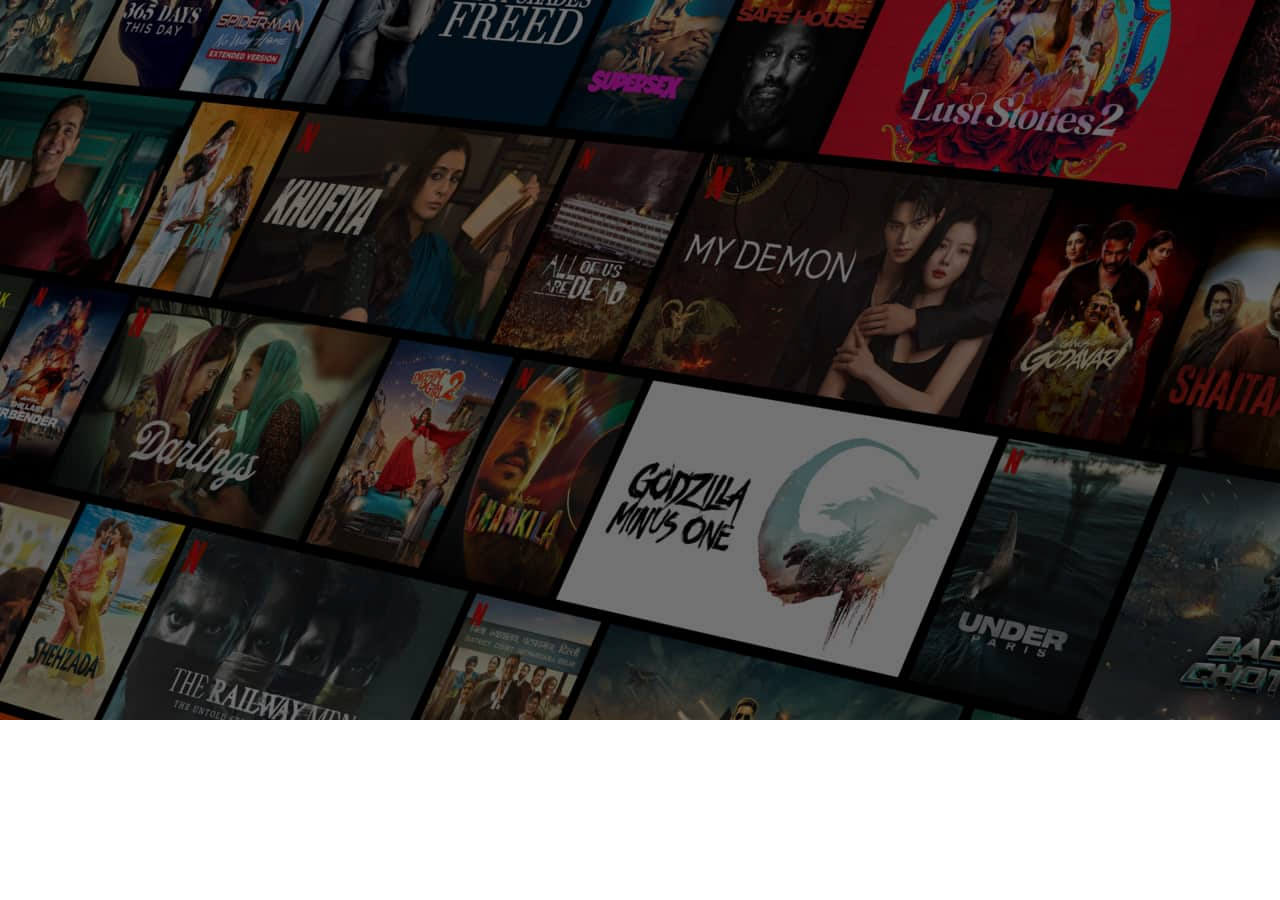
==== netflixClone/index.html @ 30d8094c "netflix clone beginning" ====
<!DOCTYPE html>
<html lang="en">
<head>
  <meta charset="UTF-8">
  <meta name="viewport" content="width=device-width, initial-scale=1.0">
  <title>Netflix India - Watch TV Shows Online, Watch Movies Online</title>
  <link rel="stylesheet" href="style.css" />
</head>
<body>
  <div class="main">
    
    <div class="box"></div>
  </div>
  
</body>
</html>
---- netflixClone/style.css ----
*{
  padding: 0;
  margin: 0;
}
.main {
  background-image: url("assets/images/bgimage.jpg");
  height: 80vh;
}

.main .box{
  height: 80vh;
  width: 100%;
  background-color: black;
  opacity: 0.4;
}
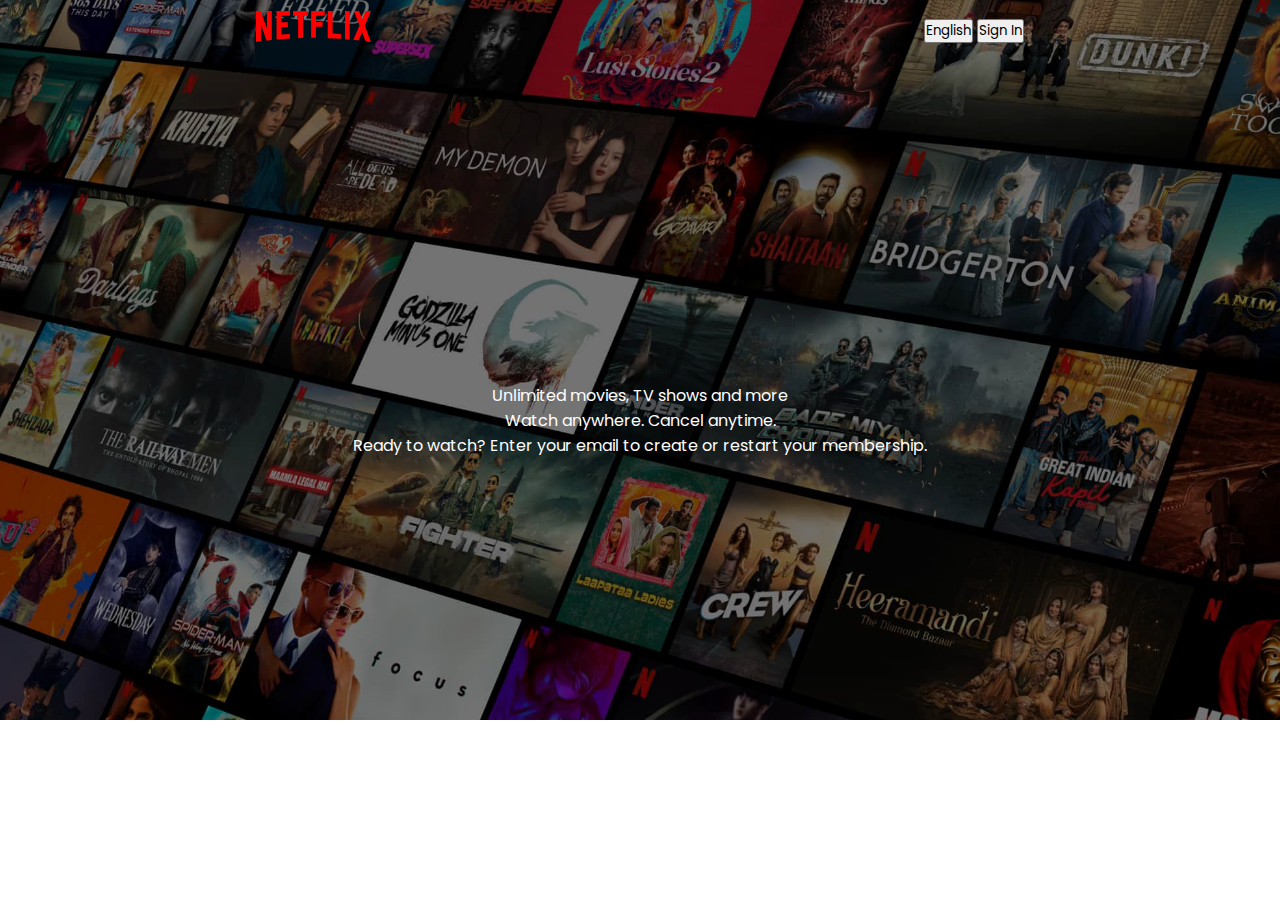
==== commit 6dce534e: "netflix banner" ====
--- a/netflixClone/index.html
+++ b/netflixClone/index.html
@@ -8,8 +8,19 @@
 </head>
 <body>
   <div class="main">
-    
+    <nav>
+      <span><img src="assets/images/logo.svg" /></span>
+      <div class="navbar">
+        <button>English</button>
+        <button>Sign In</button>
+      </div>
+    </nav>
     <div class="box"></div>
+    <div class="baner-content">
+      <span> Unlimited movies, TV shows and more</span>
+      <span>Watch anywhere. Cancel anytime.</span>
+      <span>Ready to watch? Enter your email to create or restart your membership.</span>
+    </div>
   </div>
   
 </body>
--- a/netflixClone/style.css
+++ b/netflixClone/style.css
@@ -1,10 +1,17 @@
+@import url('https://fonts.googleapis.com/css2?family=Martel+Sans:wght@200;300;400;600;700;800&family=Poppins:ital,wght@0,100;0,200;0,300;0,400;0,500;0,600;0,700;0,800;0,900;1,100;1,200;1,300;1,400;1,500;1,600;1,700;1,800;1,900&display=swap');
+
 *{
   padding: 0;
   margin: 0;
+  font-family: "Poppins", sans-serif;
 }
 .main {
   background-image: url("assets/images/bgimage.jpg");
   height: 80vh;
+  position: relative;
+  background-position: center center;
+  background-repeat: no-repeat;
+  background-size: max(1300px , 100vw);
 }
 
 .main .box{
@@ -12,4 +19,39 @@
   width: 100%;
   background-color: black;
   opacity: 0.4;
+  position: absolute;
+  top: 0
+
+}
+nav {
+  display: flex;
+  justify-content: space-between;
+  align-items: center;
+  color: #fff;
+  max-width: 60vw;
+  margin: auto;
+  height: 60px  ;
+}
+
+nav img{
+  width: 115px;
+  position: relative;
+  z-index: 10;
+}
+
+nav button{
+  position: relative;
+  z-index: 10;
+}
+
+.baner-content {
+  height: 100%;
+  display: flex;
+  align-items: center;
+  justify-content: center;
+  flex-direction: column;
+  color: #fff;
+  position: relative;
+  font-family: "Martel Sans", sans-serif;
+
 }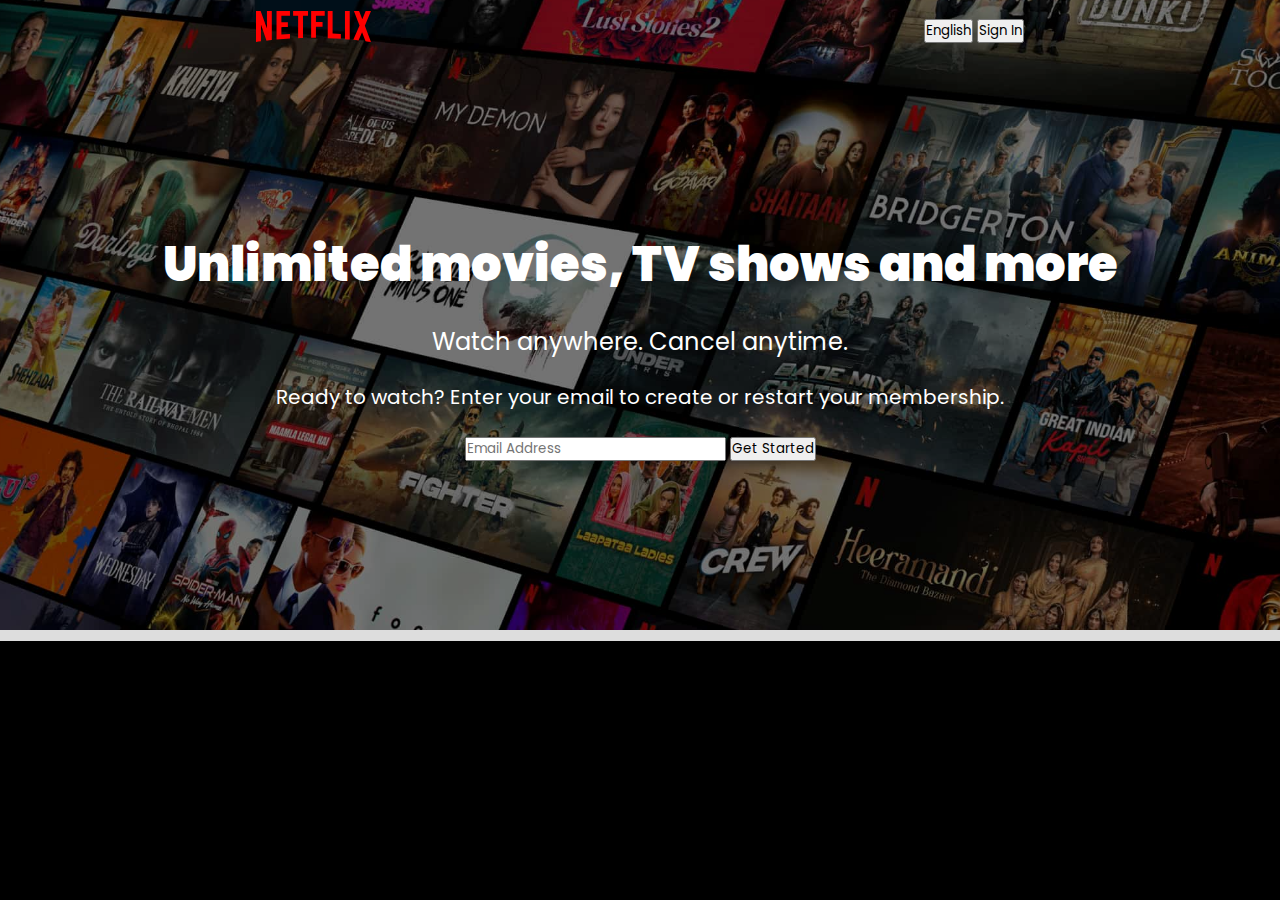
==== commit 369a422f: "banner details" ====
--- a/netflixClone/index.html
+++ b/netflixClone/index.html
@@ -20,6 +20,13 @@
       <span> Unlimited movies, TV shows and more</span>
       <span>Watch anywhere. Cancel anytime.</span>
       <span>Ready to watch? Enter your email to create or restart your membership.</span>
+      <div class="newsletter">
+        <input type="text" placeholder="Email Address" />
+        <button>Get Started</button>
+      </div>
+    </div>
+    <div class="seperation">
+      
     </div>
   </div>
   
--- a/netflixClone/style.css
+++ b/netflixClone/style.css
@@ -5,9 +5,12 @@
   margin: 0;
   font-family: "Poppins", sans-serif;
 }
+body{
+  background-color: black;
+}
 .main {
   background-image: url("assets/images/bgimage.jpg");
-  height: 80vh;
+  height: 70vh;
   position: relative;
   background-position: center center;
   background-repeat: no-repeat;
@@ -15,7 +18,7 @@
 }
 
 .main .box{
-  height: 80vh;
+  height: 70vh;
   width: 100%;
   background-color: black;
   opacity: 0.4;
@@ -45,7 +48,7 @@
 }
 
 .baner-content {
-  height: 100%;
+  height: calc(100% - 60px);
   display: flex;
   align-items: center;
   justify-content: center;
@@ -53,5 +56,32 @@
   color: #fff;
   position: relative;
   font-family: "Martel Sans", sans-serif;
+  gap: 23px;
+  padding: 0 30px;
+}
 
+.baner-content> :first-child {
+  font-weight: 900;
+  font-size: 48px;
+  text-align: center;
+
+}
+
+.baner-content > :nth-child(2) {
+  font-weight: 400;
+  font-size: 24px;
+  text-align: center;
+
+}
+
+.baner-content :nth-child(3) {
+  font-weight: 400;
+  font-size: 20px;
+  text-align: center;
+
+}
+
+.seperation {
+  height: 11px;
+  background-color: #ddd;
 }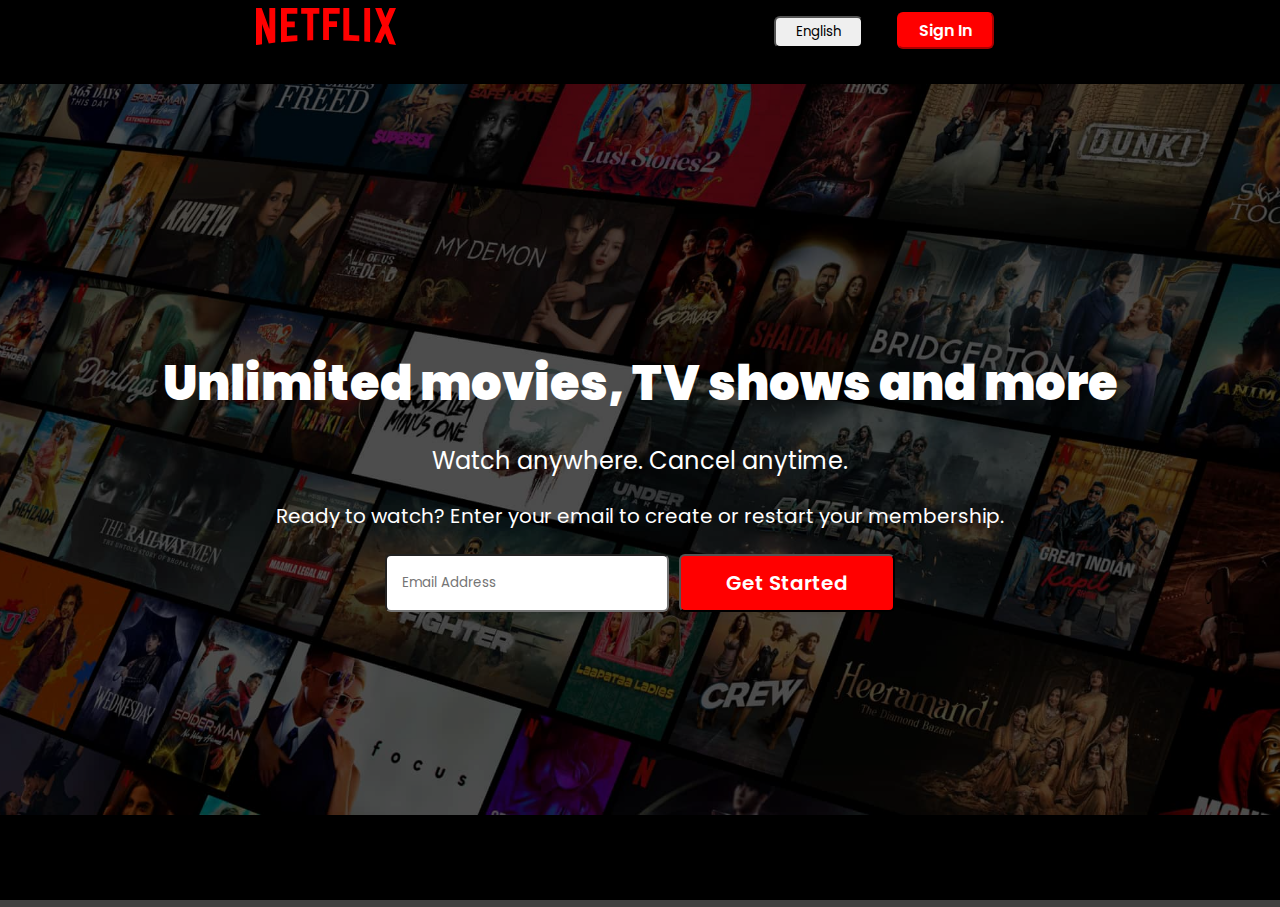
==== commit ae09e4b3: "banner changes" ====
--- a/netflixClone/index.html
+++ b/netflixClone/index.html
@@ -11,8 +11,8 @@
     <nav>
       <span><img src="assets/images/logo.svg" /></span>
       <div class="navbar">
-        <button>English</button>
-        <button>Sign In</button>
+        <button class="btn">English</button>
+        <button class="btn btn-red">Sign In</button>
       </div>
     </nav>
     <div class="box"></div>
@@ -22,7 +22,7 @@
       <span>Ready to watch? Enter your email to create or restart your membership.</span>
       <div class="newsletter">
         <input type="text" placeholder="Email Address" />
-        <button>Get Started</button>
+        <button class="btn banner-btn">Get Started</button>
       </div>
     </div>
     <div class="seperation">
--- a/netflixClone/style.css
+++ b/netflixClone/style.css
@@ -10,7 +10,7 @@
 }
 .main {
   background-image: url("assets/images/bgimage.jpg");
-  height: 70vh;
+  height: 100vh;
   position: relative;
   background-position: center center;
   background-repeat: no-repeat;
@@ -18,10 +18,10 @@
 }
 
 .main .box{
-  height: 70vh;
+  height: 100vh;
   width: 100%;
   background-color: black;
-  opacity: 0.4;
+  opacity: 0.6;
   position: absolute;
   top: 0
 
@@ -37,7 +37,7 @@
 }
 
 nav img{
-  width: 115px;
+  width: 140px;
   position: relative;
   z-index: 10;
 }
@@ -82,6 +82,44 @@
 }
 
 .seperation {
-  height: 11px;
-  background-color: #ddd;
+  height: 7px;
+  background-color: #414040;
+}
+
+.btn {
+  padding: 4px 20px;
+  border-radius: 6px;
+
+}
+
+button.btn.banner-btn {
+  padding: 12px 45px;
+  border-radius: 6px;
+  background-color: red;
+  color: white;
+  font-size: 20px;
+  font-weight: 600;
+}
+
+.btn-red{
+  padding: 4px 20px;
+  border-radius: 6px;
+  background-color: red;
+  color: white;
+  font-size: 16px;
+  font-weight: 600;
+  border-color: red;
+  margin: 30px;
+}
+
+.newsletter{
+  display: flex;
+}
+
+.main input{
+  padding: 15px;
+    border-radius: 6px;
+    margin-right: 10px;
+    text-align: left;
+    width: 250px;
 }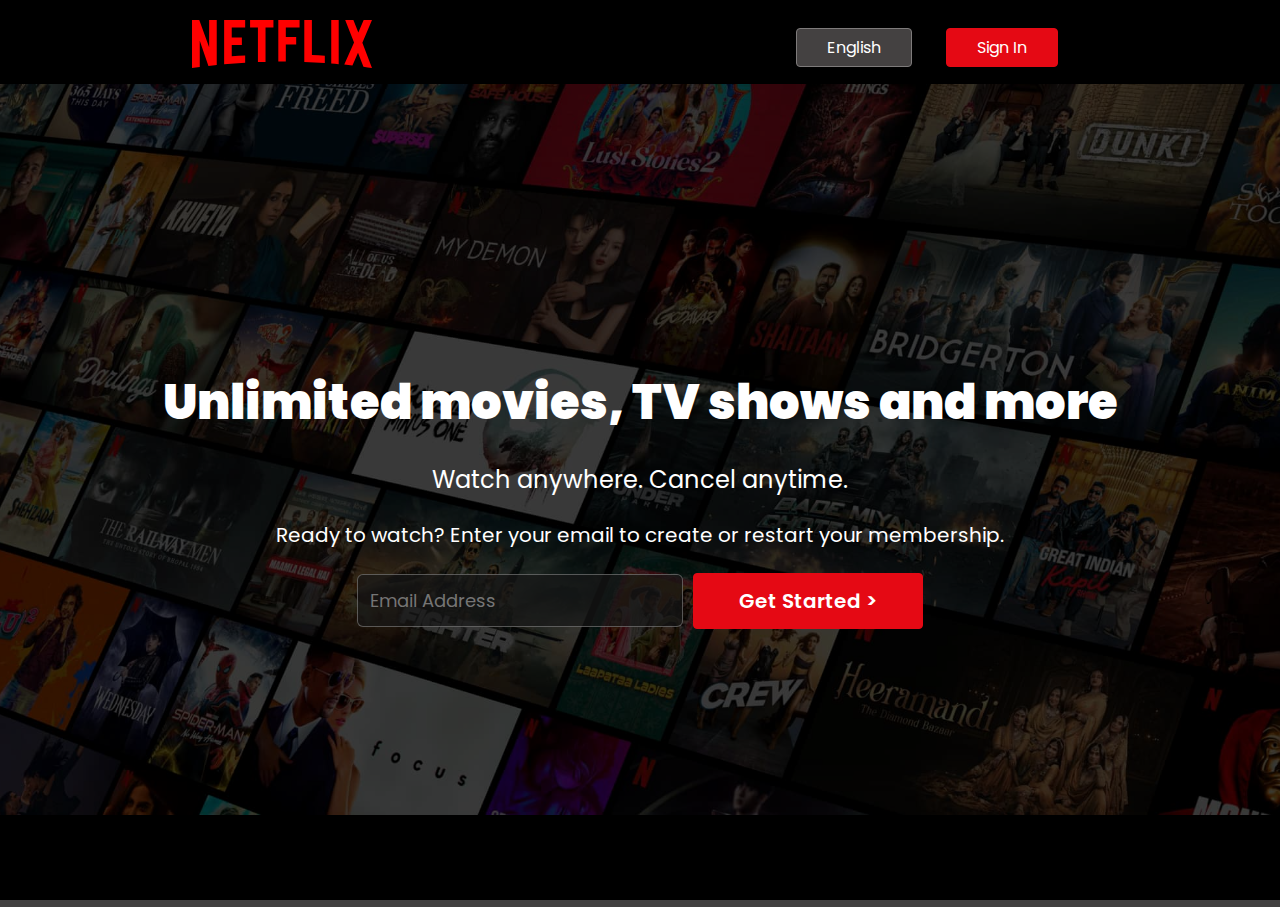
==== commit 730eb1b2: "making the banner section better" ====
--- a/netflixClone/index.html
+++ b/netflixClone/index.html
@@ -22,7 +22,7 @@
       <span>Ready to watch? Enter your email to create or restart your membership.</span>
       <div class="newsletter">
         <input type="text" placeholder="Email Address" />
-        <button class="btn banner-btn">Get Started</button>
+        <button class="btn banner-btn">Get Started &gt;</button>
       </div>
     </div>
     <div class="seperation">
--- a/netflixClone/style.css
+++ b/netflixClone/style.css
@@ -1,54 +1,56 @@
 @import url('https://fonts.googleapis.com/css2?family=Martel+Sans:wght@200;300;400;600;700;800&family=Poppins:ital,wght@0,100;0,200;0,300;0,400;0,500;0,600;0,700;0,800;0,900;1,100;1,200;1,300;1,400;1,500;1,600;1,700;1,800;1,900&display=swap');
 
-*{
+* {
   padding: 0;
   margin: 0;
   font-family: "Poppins", sans-serif;
 }
-body{
+
+body {
   background-color: black;
 }
+
 .main {
   background-image: url("assets/images/bgimage.jpg");
   height: 100vh;
   position: relative;
   background-position: center center;
   background-repeat: no-repeat;
-  background-size: max(1300px , 100vw);
+  background-size: max(1300px, 100vw);
 }
 
-.main .box{
+.main .box {
   height: 100vh;
   width: 100%;
   background-color: black;
-  opacity: 0.6;
+  opacity: 0.7;
   position: absolute;
   top: 0
+}
 
-}
 nav {
   display: flex;
   justify-content: space-between;
   align-items: center;
   color: #fff;
-  max-width: 60vw;
+  max-width: 70vw;
   margin: auto;
-  height: 60px  ;
+  height: 95px;
 }
 
-nav img{
-  width: 140px;
+nav img {
+  width: 180px;
   position: relative;
   z-index: 10;
 }
 
-nav button{
+nav button {
   position: relative;
   z-index: 10;
 }
 
 .baner-content {
-  height: calc(100% - 60px);
+  height: calc(100% - 95px);
   display: flex;
   align-items: center;
   justify-content: center;
@@ -67,7 +69,7 @@
 
 }
 
-.baner-content > :nth-child(2) {
+.baner-content> :nth-child(2) {
   font-weight: 400;
   font-size: 24px;
   text-align: center;
@@ -87,39 +89,61 @@
 }
 
 .btn {
-  padding: 4px 20px;
-  border-radius: 6px;
+  padding: 6px 30px;
+  border-radius: 4px;
+  font-size: 16px;
+  background-color: rgba(226, 214, 214, 0.3);
+  color: white;
+  border: 1px solid #7e7b7b;
+  font-family: "Poppins", sans-serif;
 
 }
 
 button.btn.banner-btn {
   padding: 12px 45px;
-  border-radius: 6px;
-  background-color: red;
+  border-radius: 4px;
+  background-color: #E50914;
   color: white;
   font-size: 20px;
   font-weight: 600;
+  cursor: pointer;
+  border: 1px solid #E50914;
+  font-family: "Poppins", sans-serif;
+
 }
 
-.btn-red{
-  padding: 4px 20px;
-  border-radius: 6px;
-  background-color: red;
+.btn-red {
+  padding: 6px 30px;
+  border: 1px solid #E50914;
+  border-radius: 4px;
+  background-color: #E50914;
   color: white;
   font-size: 16px;
-  font-weight: 600;
-  border-color: red;
   margin: 30px;
+  cursor: pointer;
+  font-family: "Poppins", sans-serif;
+
 }
 
-.newsletter{
-  display: flex;
+button.btn.banner-btn:hover , .btn-red:hover {
+  background-color: rgb(193, 17, 25);
+  border-radius: rgb(193, 17, 25); ;
 }
 
-.main input{
-  padding: 15px;
-    border-radius: 6px;
-    margin-right: 10px;
-    text-align: left;
-    width: 250px;
+.newsletter {
+  display: flex;
+  align-items: center;
+  justify-items: center;
+  gap: 10px;
+}
+
+.main input {
+  padding: 12px;
+  border-radius: 6px;
+  text-align: left;
+  width: 300px;
+  background-color: rgba(23, 23, 23, 0.7);
+  border: 1px solid  rgba(243, 242, 242, 0.3);;
+  font-size: 18px;
+  color: rgb(221, 218, 218);
 }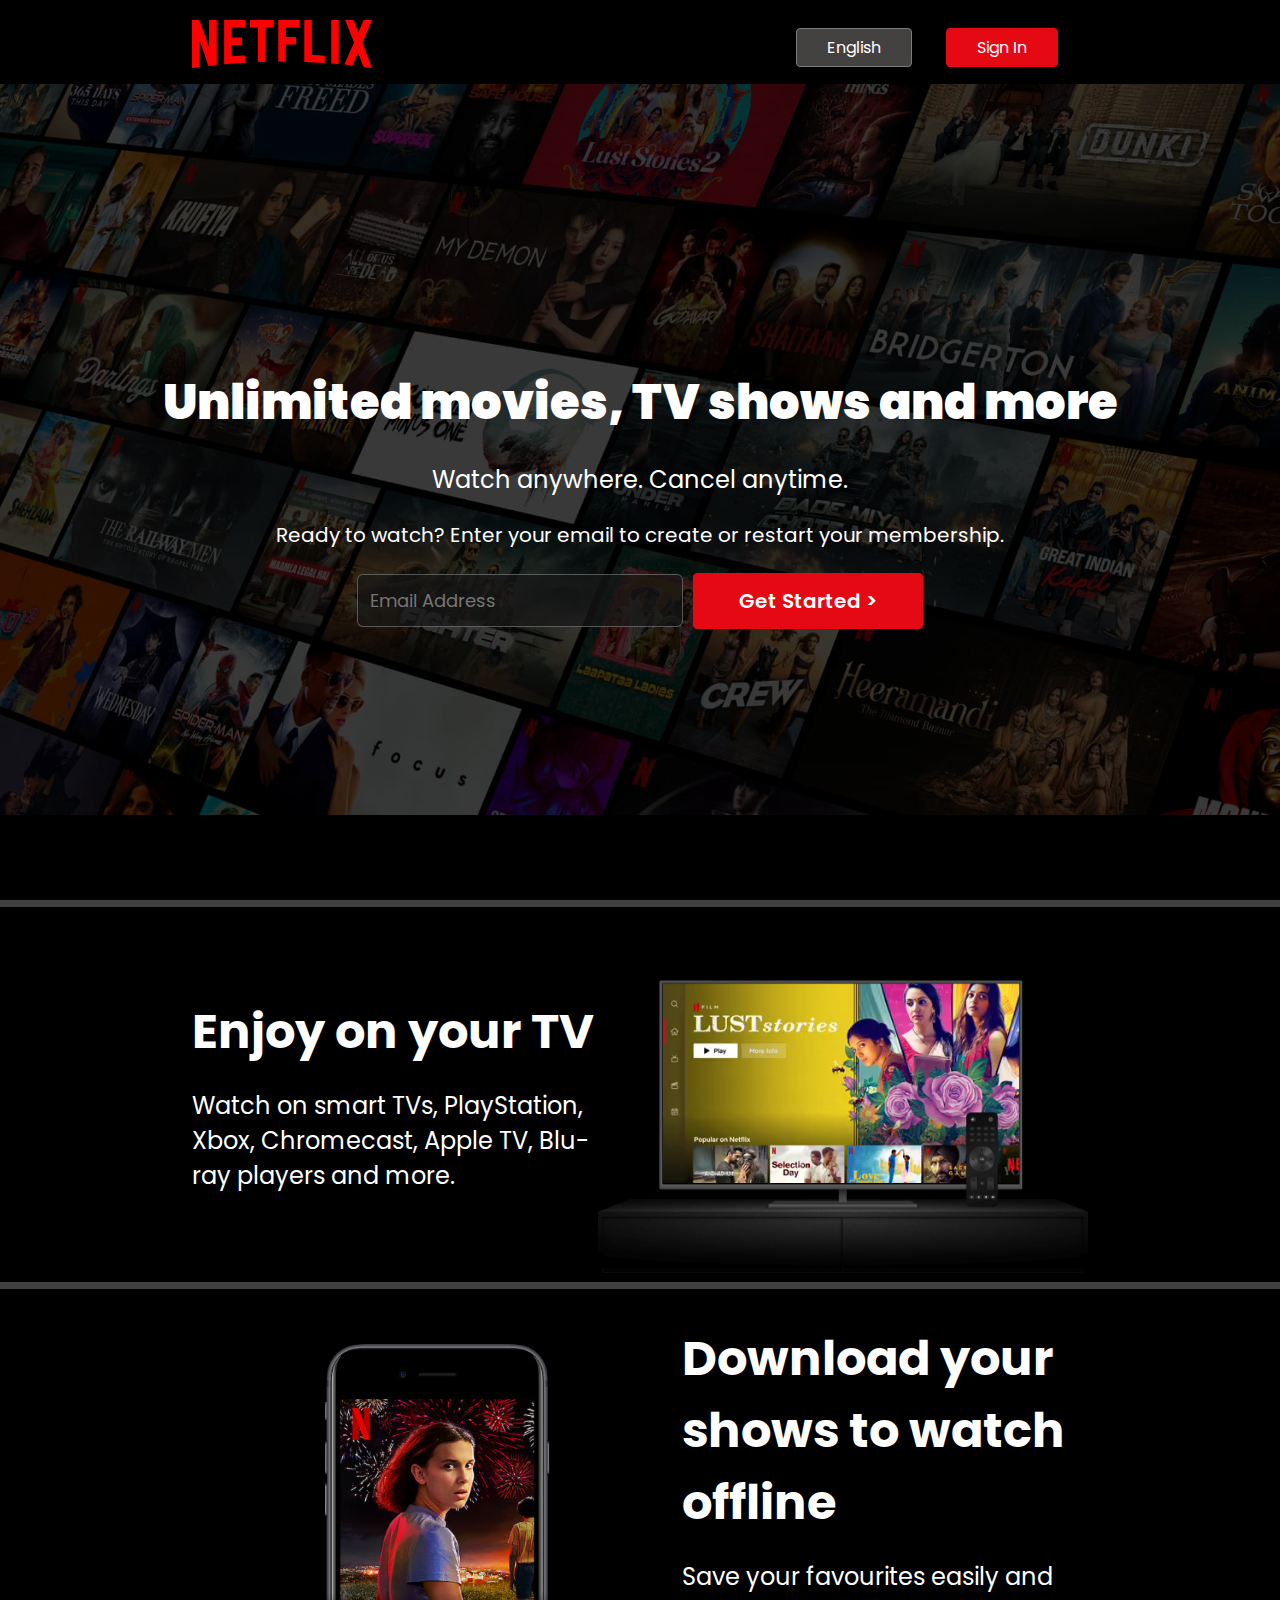
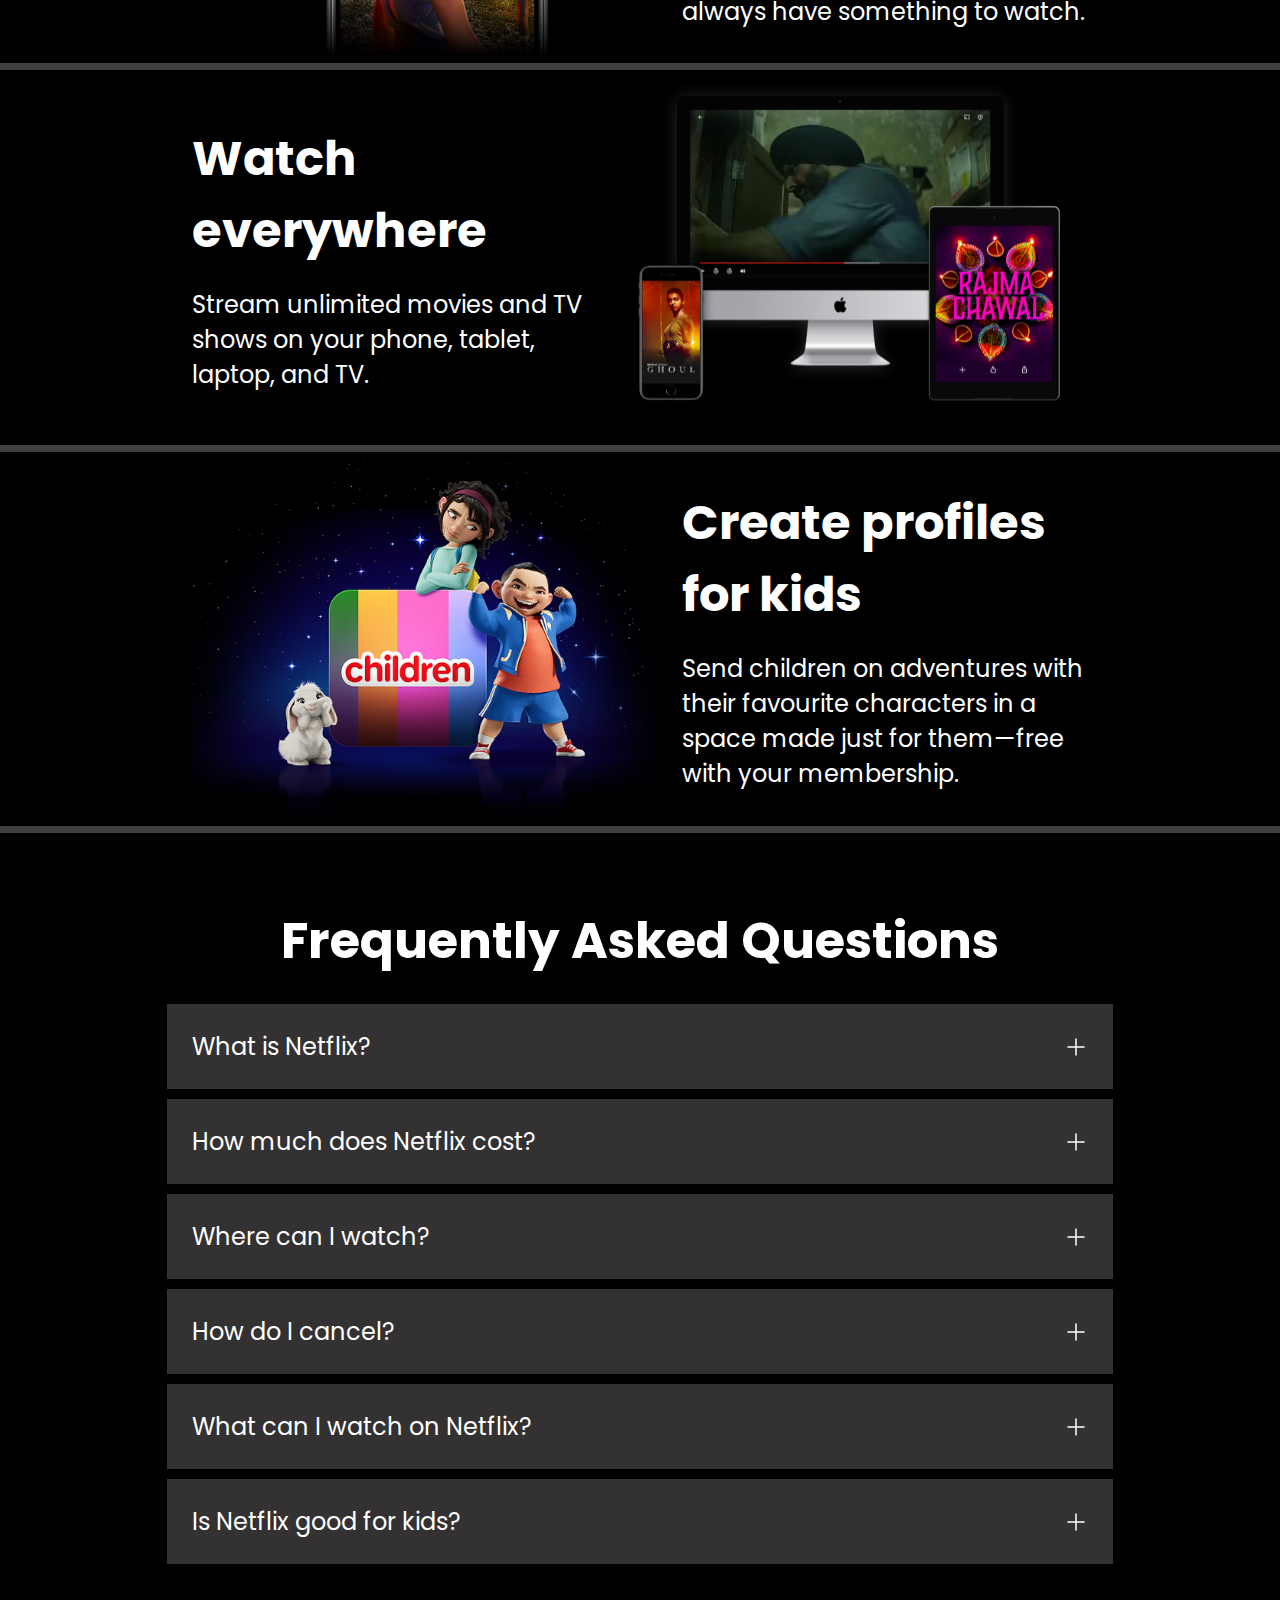
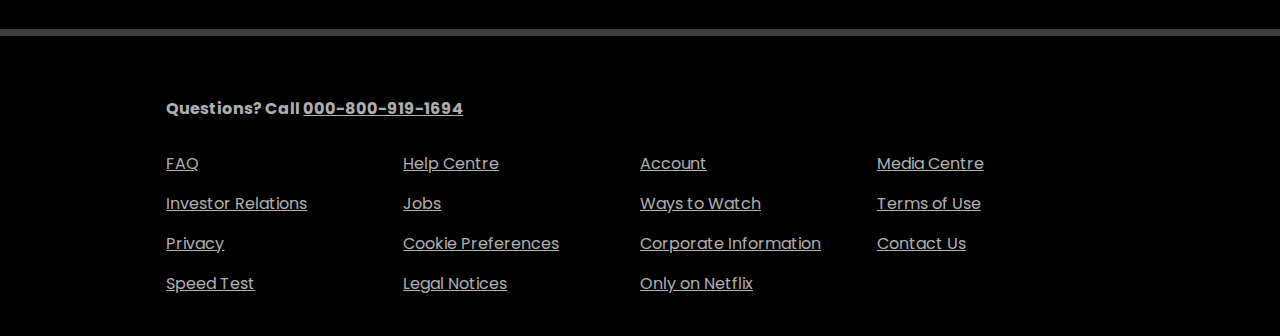
==== commit 4ad2ec53: "Whole page" ====
--- a/netflixClone/index.html
+++ b/netflixClone/index.html
@@ -1,11 +1,13 @@
 <!DOCTYPE html>
 <html lang="en">
+
 <head>
   <meta charset="UTF-8">
   <meta name="viewport" content="width=device-width, initial-scale=1.0">
   <title>Netflix India - Watch TV Shows Online, Watch Movies Online</title>
   <link rel="stylesheet" href="style.css" />
 </head>
+
 <body>
   <div class="main">
     <nav>
@@ -15,6 +17,7 @@
         <button class="btn btn-red">Sign In</button>
       </div>
     </nav>
+
     <div class="box"></div>
     <div class="baner-content">
       <span> Unlimited movies, TV shows and more</span>
@@ -26,9 +29,144 @@
       </div>
     </div>
     <div class="seperation">
-      
     </div>
+
+    <section class="mainsection">
+      <div class="sectionContent">
+        <span>Enjoy on your TV</span>
+        <span>Watch on smart TVs, PlayStation, Xbox, Chromecast, Apple TV, Blu-ray players and more.</span>
+      </div>
+      <div class="sectionImg">
+        <img src="./assets/images/tv.png" alt="tvImage" />
+        <video src="./assets/videos/video-tv-in-0819.m4v" muted autoplay></video>
+      </div>
+    </section>
+    <div class="seperation">
+    </div>
+
+    <section class="mainsection second">
+      <div class="sectionImg">
+        <img src="./assets/images/secondsection.jpg" alt="tvImage" />
+      </div>
+      <div class="sectionContent">
+        <span>Download your shows to watch offline</span>
+        <span>Save your favourites easily and always have something to watch.</span>
+      </div>
+
+    </section>
+    <div class="seperation">
+    </div>
+
+    <section class="mainsection third">
+      <div class="sectionContent">
+        <span>Watch everywhere </span>
+        <span>Stream unlimited movies and TV shows on your phone, tablet, laptop, and TV.</span>
+      </div>
+      <div class="sectionImg">
+        <img src="./assets/images/device-pile-in.png" alt="tvImage" />
+        <video src="./assets/videos/video-devices-in.m4v" muted autoplay></video>
+      </div>
+    </section>
+    <div class="seperation">
+    </div>
+
+    <section class="mainsection fourth">
+      <div class="sectionImg">
+        <img src="./assets/images/kids.png" alt="tvImage" />
+      </div>
+      <div class="sectionContent">
+        <span>Create profiles for kids</span>
+        <span>Send children on adventures with their favourite characters in a space made just for them—free with your
+          membership.</span>
+      </div>
+    </section>
+    <div class="seperation">
+    </div>
+    <section class="faq">
+      <h1>Frequently Asked Questions</h1>
+      <div class="faqbox">
+        <span>What is Netflix?</span>
+        <svg xmlns="http://www.w3.org/2000/svg" viewBox="0 0 24 24" width="24" height="24" color="#ffffff" fill="none">
+          <path d="M12 4V20M20 12H4" stroke="currentColor" stroke-width="1.5" stroke-linecap="round"
+            stroke-linejoin="round" />
+        </svg>
+      </div>
+      <div class="faqbox">
+        <span>How much does Netflix cost?</span>
+        <svg xmlns="http://www.w3.org/2000/svg" viewBox="0 0 24 24" width="24" height="24" color="#ffffff" fill="none">
+          <path d="M12 4V20M20 12H4" stroke="currentColor" stroke-width="1.5" stroke-linecap="round"
+            stroke-linejoin="round" />
+        </svg>
+      </div>
+      <div class="faqbox">
+        <span>Where can I watch?</span>
+        <svg xmlns="http://www.w3.org/2000/svg" viewBox="0 0 24 24" width="24" height="24" color="#ffffff" fill="none">
+          <path d="M12 4V20M20 12H4" stroke="currentColor" stroke-width="1.5" stroke-linecap="round"
+            stroke-linejoin="round" />
+        </svg>
+      </div>
+      <div class="faqbox">
+        <span>How do I cancel?</span>
+        <svg xmlns="http://www.w3.org/2000/svg" viewBox="0 0 24 24" width="24" height="24" color="#ffffff" fill="none">
+          <path d="M12 4V20M20 12H4" stroke="currentColor" stroke-width="1.5" stroke-linecap="round"
+            stroke-linejoin="round" />
+        </svg>
+      </div>
+      <div class="faqbox">
+        <span>What can I watch on Netflix?</span>
+        <svg xmlns="http://www.w3.org/2000/svg" viewBox="0 0 24 24" width="24" height="24" color="#ffffff" fill="none">
+          <path d="M12 4V20M20 12H4" stroke="currentColor" stroke-width="1.5" stroke-linecap="round"
+            stroke-linejoin="round" />
+        </svg>
+      </div>
+      <div class="faqbox">
+        <span>Is Netflix good for kids?</span>
+        <svg xmlns="http://www.w3.org/2000/svg" viewBox="0 0 24 24" width="24" height="24" color="#ffffff" fill="none">
+          <path d="M12 4V20M20 12H4" stroke="currentColor" stroke-width="1.5" stroke-linecap="round"
+            stroke-linejoin="round" />
+        </svg>
+      </div>
+    </section>
+    <div class="seperation">
+    </div>
+
+    <footer>
+      <div class="questions">Questions? Call <a href="tel:000-800-919-1694">000-800-919-1694</a></div>
+      <div class="footer-section">
+        <div class="footer-items">
+          <a href="#">FAQ</a>
+          <a href="#">Investor Relations</a>
+          <a href="#">Privacy</a>
+          <a href="#">Speed Test</a>
+        </div>
+
+        <div class="footer-items">
+          <a href="#">Help Centre</a>
+          <a href="#">Jobs</a>
+          <a href="#">Cookie Preferences</a>
+          <a href="#">Legal Notices</a>
+        </div>
+
+        <div class="footer-items">
+          <a href="#">Account</a>
+          <a href="#">Ways to Watch</a>
+          <a href="#">
+            Corporate Information</a>
+          <a href="#">Only on Netflix</a>
+        </div>
+
+        <div class="footer-items">
+          <a href="#">
+            Media Centre</a>
+          <a href="#">
+            Terms of Use</a>
+          <a href="#">
+            Contact Us</a>
+        </div>
+      </div>
+    </footer>
   </div>
-  
+
 </body>
+
 </html>--- a/netflixClone/style.css
+++ b/netflixClone/style.css
@@ -125,9 +125,11 @@
 
 }
 
-button.btn.banner-btn:hover , .btn-red:hover {
+button.btn.banner-btn:hover,
+.btn-red:hover {
   background-color: rgb(193, 17, 25);
-  border-radius: rgb(193, 17, 25); ;
+  border-radius: rgb(193, 17, 25);
+  ;
 }
 
 .newsletter {
@@ -143,7 +145,120 @@
   text-align: left;
   width: 300px;
   background-color: rgba(23, 23, 23, 0.7);
-  border: 1px solid  rgba(243, 242, 242, 0.3);;
+  border: 1px solid rgba(243, 242, 242, 0.3);
+  ;
   font-size: 18px;
   color: rgb(221, 218, 218);
+}
+
+.mainsection {
+  display: flex;
+  justify-content: center;
+  align-items: center;
+  margin: auto;
+  color: #fff;
+  max-width: 70vw;
+}
+
+.sectionImg {
+  position: relative;
+}
+
+.sectionImg img {
+  position: relative;
+  z-index: 1;
+  width: 490px;
+}
+
+.sectionImg video {
+  position: absolute;
+  top: 45px;
+  right: 15px;
+  width: 410px;
+}
+
+.third .sectionImg video {
+  top: 30px;
+  right: 95px;
+  width: 305px;
+}
+
+
+
+.sectionContent {
+  display: flex;
+  flex-direction: column;
+  gap: 20px;
+}
+
+.sectionContent :nth-child(1) {
+  font-size: 48px;
+  font-weight: bolder;
+}
+
+.sectionContent :nth-child(2) {
+  font-size: 24px;
+}
+
+.faq {
+  color: #fff;
+  justify-content: center;
+  align-items: center;
+  width: 70vw;
+  margin: auto;
+  display: flex;
+  flex-direction: column;
+  padding-bottom: 60px;
+}
+
+.faq h1 {
+  font-size: 50px;
+  padding-top: 70px;
+  padding-bottom: 20px;
+}
+
+.faqbox {
+  display: flex;
+  font-size: 24px;
+  justify-content: space-between;
+  background-color: rgb(51, 49, 49);
+  margin: 5px;
+  padding: 25px;
+  width: 100%;
+  cursor: pointer;
+  align-items: center;
+}
+
+.faqbox:hover {
+  transition: all 3s ease-out;
+  background-color: #7e7b7b;
+}
+
+footer {
+  max-width: 74vw;
+  margin: auto;
+  color: rgba(255,255,255,0.7);
+  padding-bottom: 40px;
+}
+.questions {
+  padding: 60px 0 30px 0;
+  font-weight: bold;
+  
+}
+.questions a {
+  color: rgba(255,255,255,0.7) ;
+}
+.footer-section {
+  display: grid;
+  grid-template-columns: 1fr 1fr 1fr 1fr;
+}
+
+.footer-items {
+  display: flex;
+  flex-direction: column;
+  gap: 15px;
+}
+
+.footer-section a {
+  color: rgba(255,255,255,0.7);
 }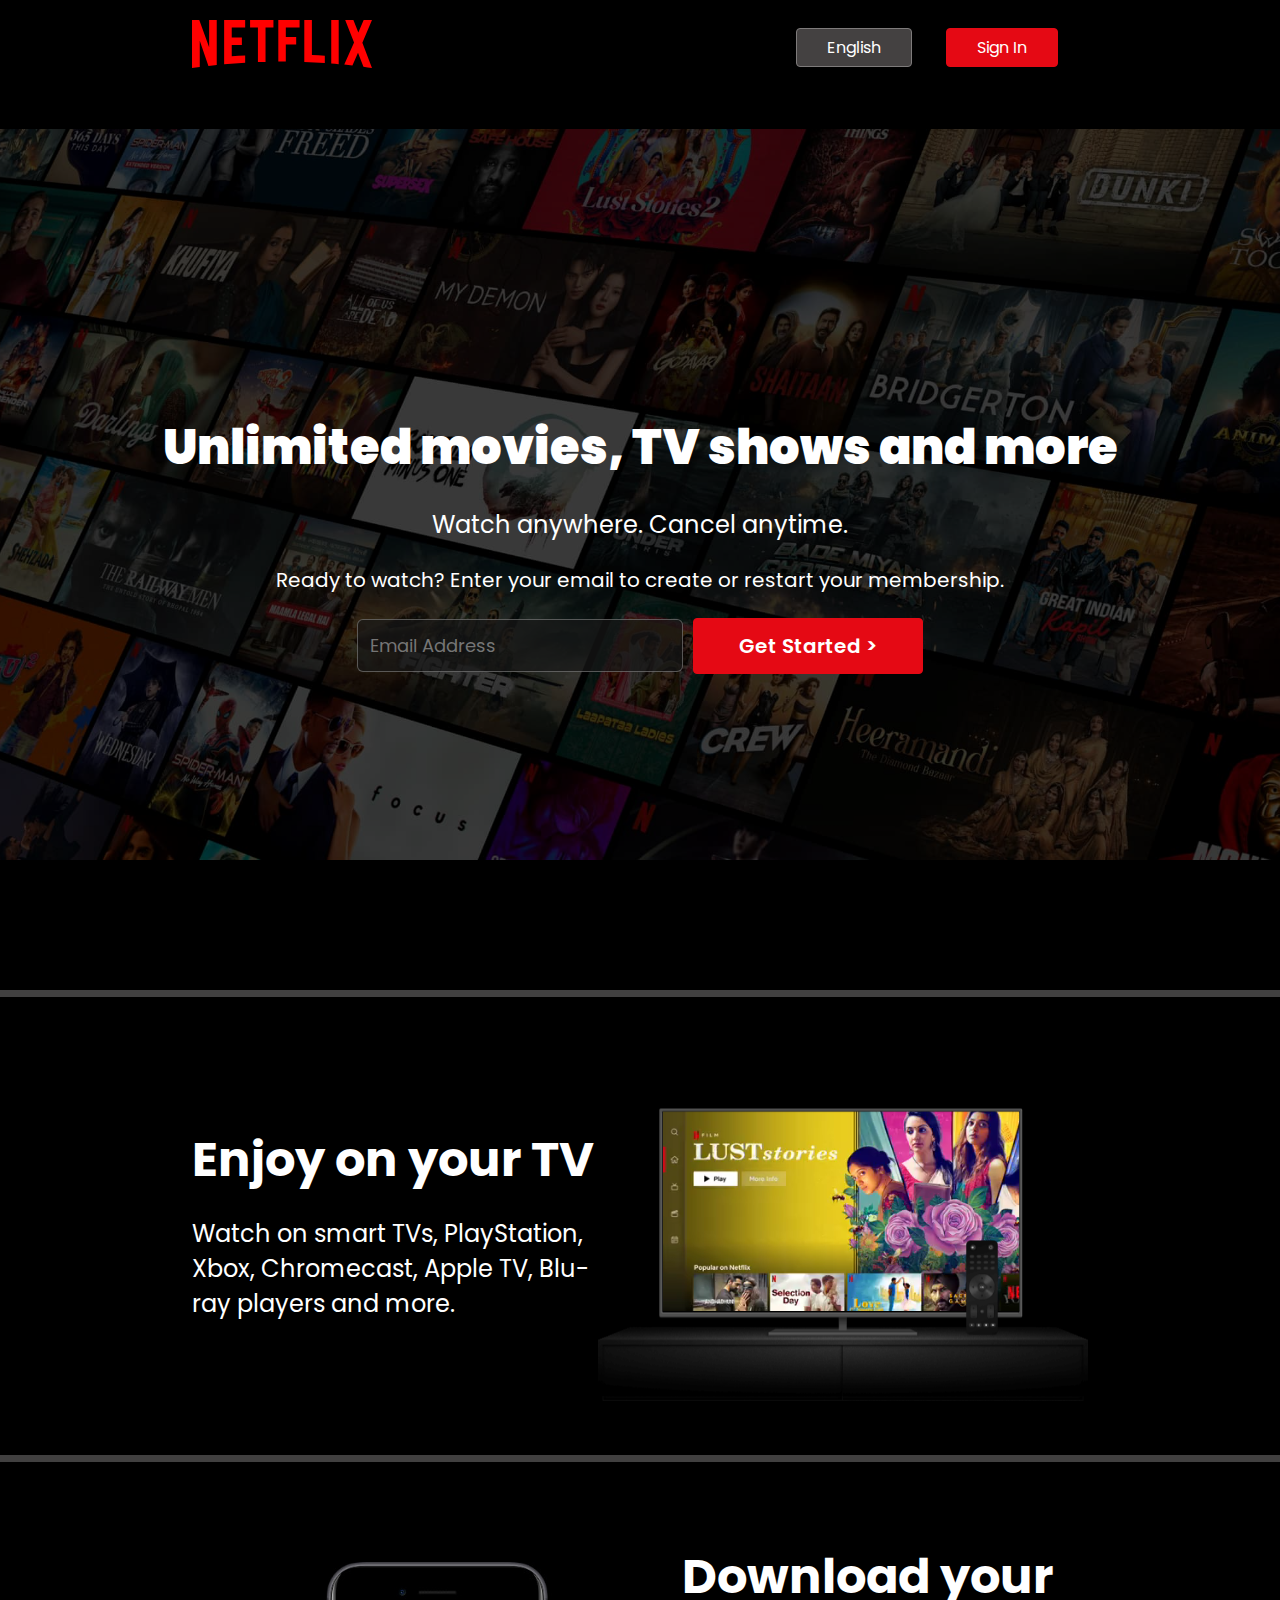
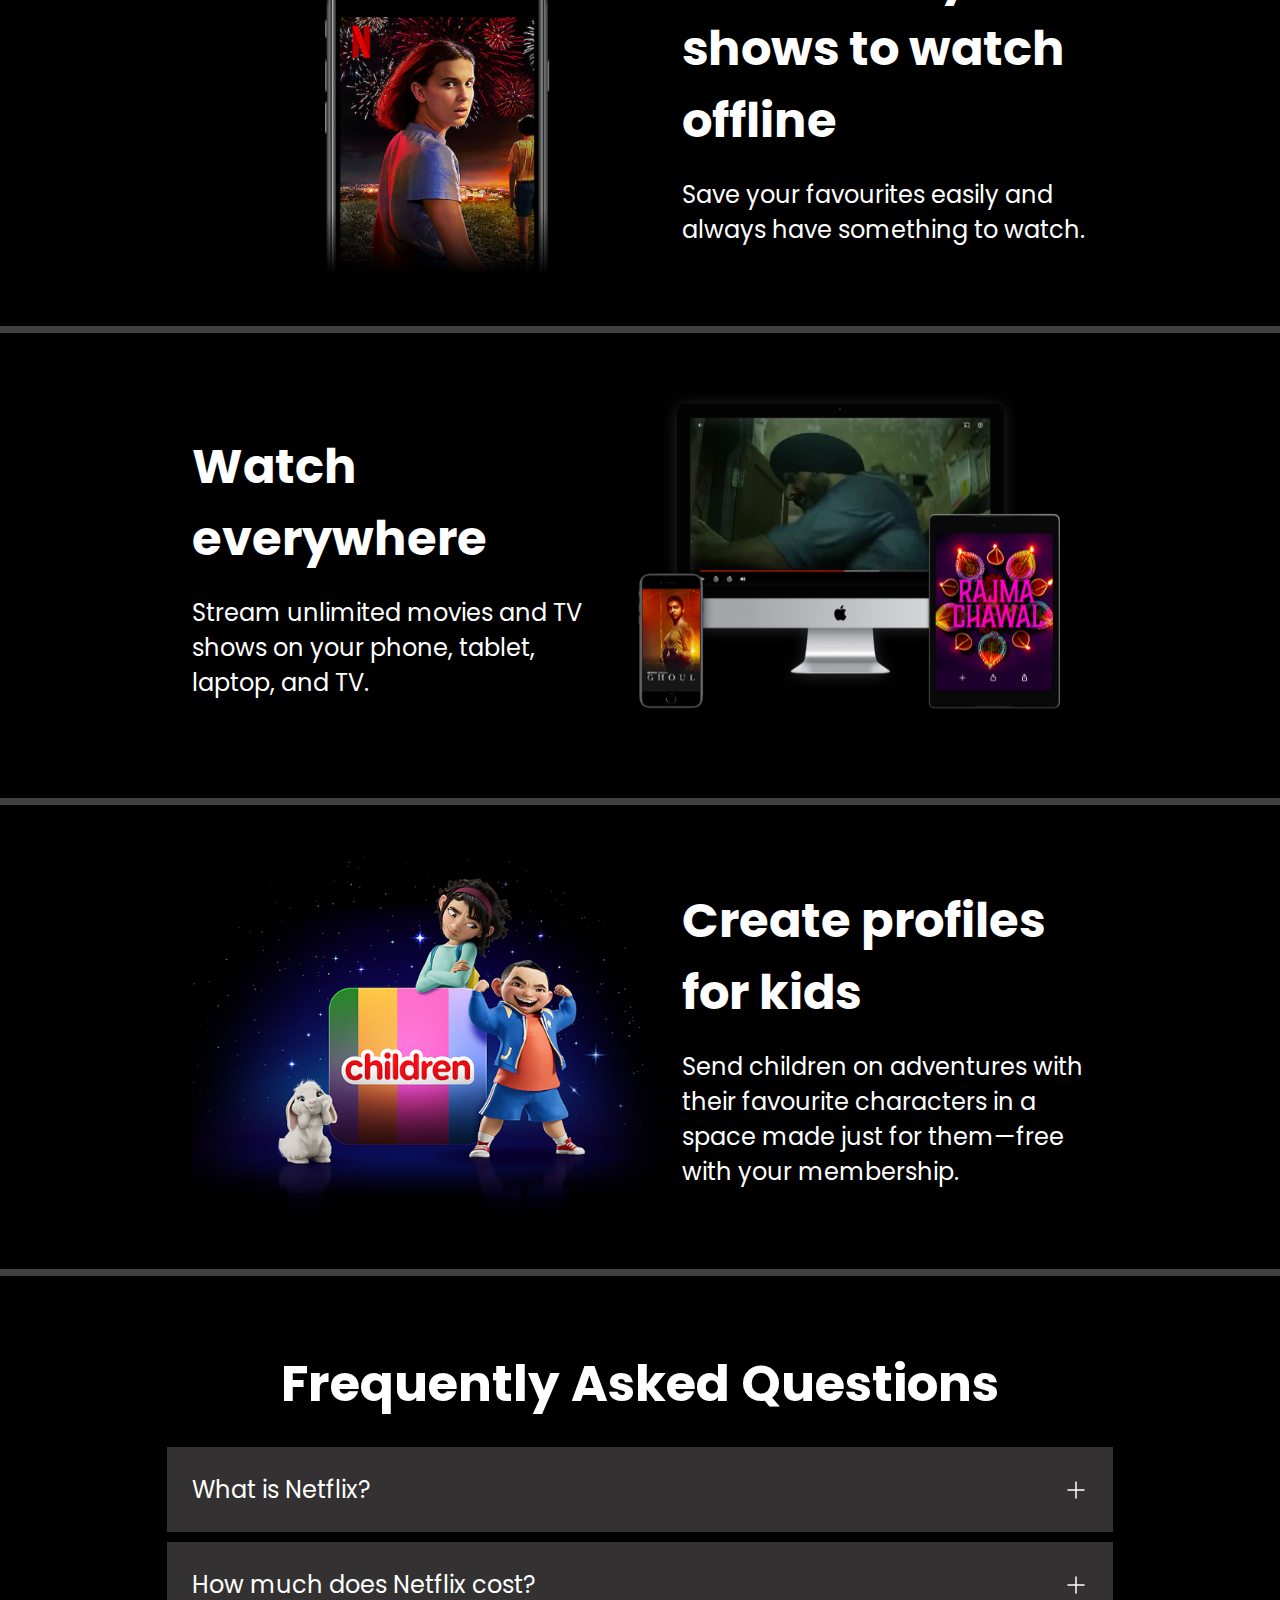
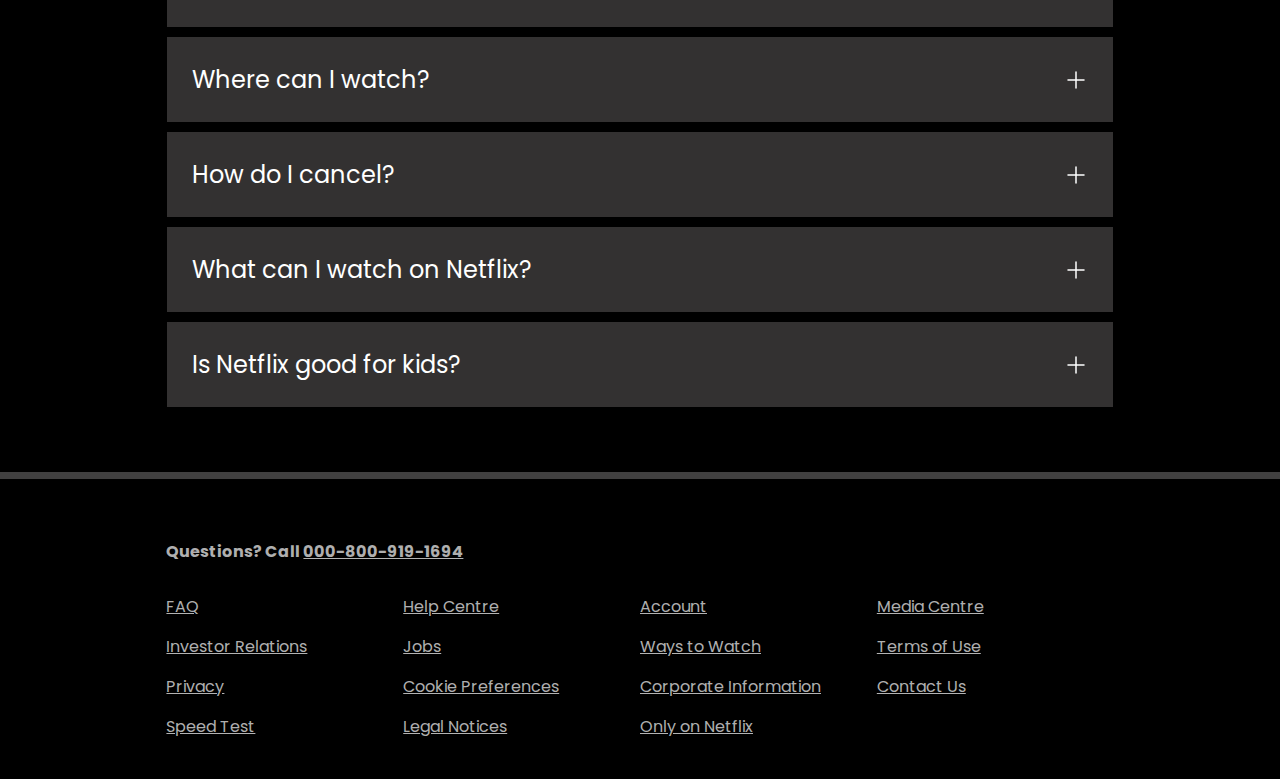
==== commit 4bb17a31: "completed the project" ====
--- a/netflixClone/index.html
+++ b/netflixClone/index.html
@@ -3,7 +3,8 @@
 
 <head>
   <meta charset="UTF-8">
-  <meta name="viewport" content="width=device-width, initial-scale=1.0">
+  <meta name="viewport" content="width=device-width, initial-scale=1">
+
   <title>Netflix India - Watch TV Shows Online, Watch Movies Online</title>
   <link rel="stylesheet" href="style.css" />
 </head>
@@ -30,7 +31,7 @@
     </div>
     <div class="seperation">
     </div>
-
+    </div>
     <section class="mainsection">
       <div class="sectionContent">
         <span>Enjoy on your TV</span>
@@ -165,7 +166,7 @@
         </div>
       </div>
     </footer>
-  </div>
+ 
 
 </body>
 
--- a/netflixClone/style.css
+++ b/netflixClone/style.css
@@ -12,7 +12,7 @@
 
 .main {
   background-image: url("assets/images/bgimage.jpg");
-  height: 100vh;
+  height: 110vh;
   position: relative;
   background-position: center center;
   background-repeat: no-repeat;
@@ -20,7 +20,7 @@
 }
 
 .main .box {
-  height: 100vh;
+  height: 110vh;
   width: 100%;
   background-color: black;
   opacity: 0.7;
@@ -146,7 +146,6 @@
   width: 300px;
   background-color: rgba(23, 23, 23, 0.7);
   border: 1px solid rgba(243, 242, 242, 0.3);
-  ;
   font-size: 18px;
   color: rgb(221, 218, 218);
 }
@@ -158,6 +157,7 @@
   margin: auto;
   color: #fff;
   max-width: 70vw;
+  padding: 45px 0;
 }
 
 .sectionImg {
@@ -189,6 +189,7 @@
   display: flex;
   flex-direction: column;
   gap: 20px;
+  padding: 30px 0;
 }
 
 .sectionContent :nth-child(1) {
@@ -237,17 +238,20 @@
 footer {
   max-width: 74vw;
   margin: auto;
-  color: rgba(255,255,255,0.7);
+  color: rgba(255, 255, 255, 0.7);
   padding-bottom: 40px;
 }
+
 .questions {
   padding: 60px 0 30px 0;
   font-weight: bold;
-  
-}
+
+}
+
 .questions a {
-  color: rgba(255,255,255,0.7) ;
-}
+  color: rgba(255, 255, 255, 0.7);
+}
+
 .footer-section {
   display: grid;
   grid-template-columns: 1fr 1fr 1fr 1fr;
@@ -260,5 +264,59 @@
 }
 
 .footer-section a {
-  color: rgba(255,255,255,0.7);
-}+  color: rgba(255, 255, 255, 0.7);
+}
+
+@media screen and (max-width: 1050px) {
+
+  .mainsection {
+    flex-wrap: wrap;
+  }
+
+  .footer-section {
+    display: grid;
+    grid-template-columns: 1fr 1fr;
+    gap: 25px
+  }
+
+}
+
+@media screen and (max-width: 800px) {
+
+  .baner-content> :first-child {
+    font-size: 32px;
+  }
+
+  .baner-content> :nth-child(2), .baner-content> :nth-child(3){
+    font-size: 18px;
+  }
+
+  nav {
+    max-width: 90vw;
+  }
+
+  .btn{
+    padding: 6px;
+  }
+
+  nav img {
+    width: 100px;
+  }
+
+  .faq h1{
+    font-size: 32px;
+  }
+
+  .newsletter{
+    flex-direction: column;
+  }
+
+  .sectionContent :nth-child(1) {
+    font-size: 32px;
+  }
+
+  .sectionImg img{
+    width: 420px;
+  }
+}
+
